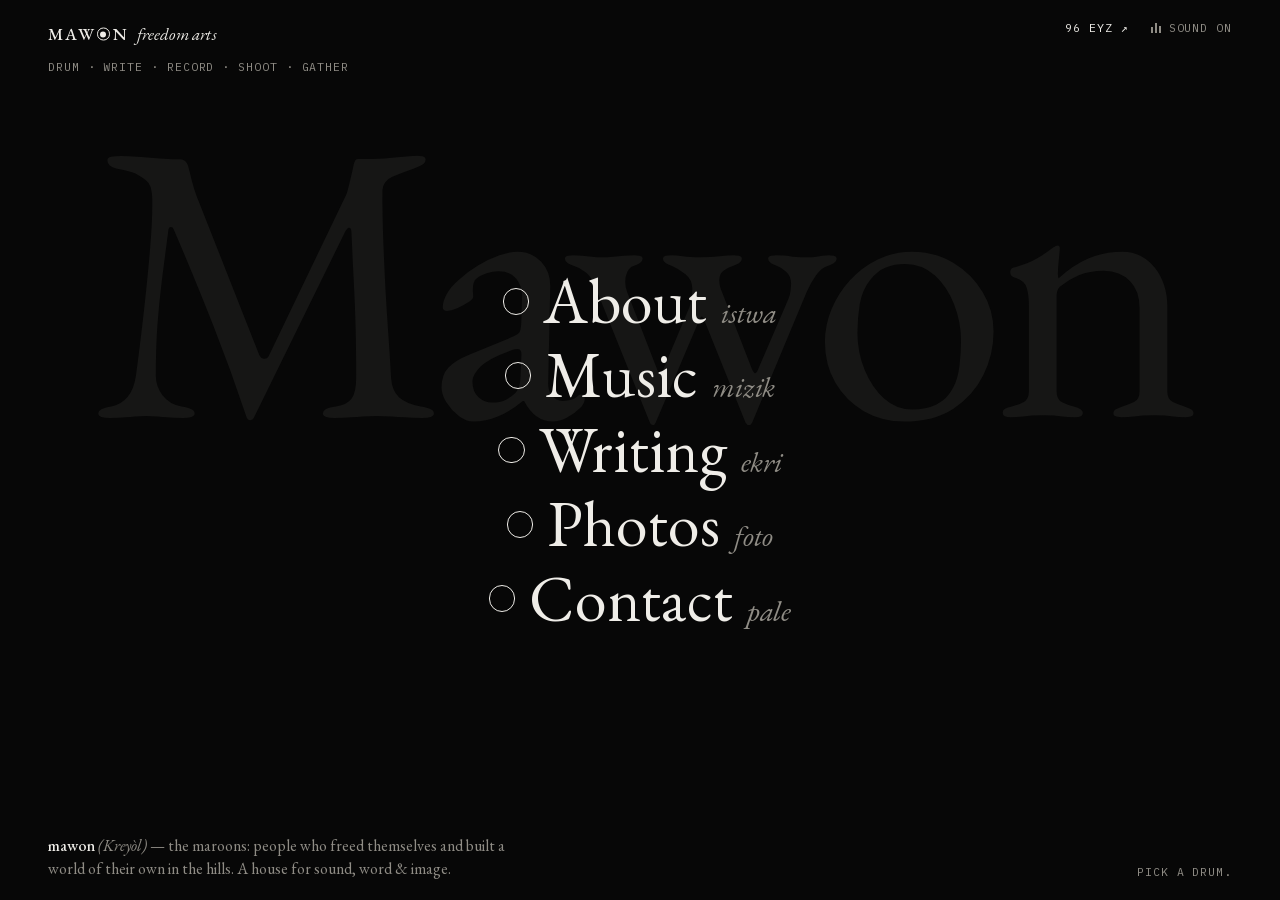
==== index.html @ aefb691d "Build Mawon Freedom Arts site: 3D conga home page and five sections Home page is a playable set of f" ====
<!doctype html>
<html lang="en">
<head>
  <meta charset="utf-8">
  <meta name="viewport" content="width=device-width, initial-scale=1, viewport-fit=cover">
  <title>Mawon Freedom Arts</title>
  <meta name="description" content="Mawon Freedom Arts — a multimedia house for sound, word and image, founded by Roth$child. Home of 96 EYZ.">
  <meta name="theme-color" content="#070707">
  <meta property="og:title" content="Mawon Freedom Arts">
  <meta property="og:description" content="A multimedia house for sound, word and image. Home of 96 EYZ.">
  <meta property="og:type" content="website">
  <meta property="og:image" content="assets/img/og.jpg">
  <meta name="twitter:card" content="summary_large_image">
  <link rel="icon" href="assets/favicon.svg" type="image/svg+xml">
  <link rel="preload" href="assets/fonts/eb-garamond.woff2" as="font" type="font/woff2" crossorigin>
  <link rel="stylesheet" href="assets/css/site.css">
  <link rel="modulepreload" href="assets/vendor/three.min.js">
</head>
<body class="home">
  <a class="skip" href="#drums">Skip to the menu</a>

  <header class="home-head">
    <div>
      <a class="wordmark" href="./" aria-label="Mawon Freedom Arts, home">
        <span class="wm-a">MAW<span class="o" aria-hidden="true"></span>N</span>
        <span class="wm-b">freedom arts</span>
      </a>
      <p class="verbs label"><span>drum</span><span>write</span><span>record</span><span>shoot</span><span>gather</span></p>
    </div>
    <div class="head-right label">
      <a href="music/">96 EYZ ↗</a>
      <button class="sound-toggle label" type="button" aria-pressed="true" aria-label="Sound" hidden>
        <span class="bars" aria-hidden="true"><i></i><i></i><i></i></span><span class="txt">Sound on</span>
      </button>
    </div>
  </header>

  <p class="masthead" aria-hidden="true">Mawon</p>

  <canvas id="stage" aria-hidden="true"></canvas>

  <!-- Each link is a drum. The 3D set reads these hrefs, so this list is the single source of truth. -->
  <nav id="drums" class="drum-nav" aria-label="Main">
    <a href="about/" data-drum="0"><span class="dl-en">About</span><span class="dl-kr">istwa</span></a>
    <a href="music/" data-drum="1"><span class="dl-en">Music</span><span class="dl-kr">mizik</span></a>
    <a href="writing/" data-drum="2" data-paper><span class="dl-en">Writing</span><span class="dl-kr">ekri</span></a>
    <a href="photos/" data-drum="3"><span class="dl-en">Photos</span><span class="dl-kr">foto</span></a>
    <a href="contact/" data-drum="4"><span class="dl-en">Contact</span><span class="dl-kr">pale</span></a>
  </nav>

  <footer class="home-foot">
    <p class="def"><b>mawon</b> <i>(Kreyòl)</i> — the maroons: people who freed themselves and built a world of their own in the hills. A house for sound, word &amp; image.</p>
    <p class="hint label"><span class="pick">Pick a drum.</span> <span class="keys">Or play them <kbd>A</kbd><kbd>S</kbd><kbd>D</kbd><kbd>F</kbd><kbd>G</kbd></span></p>
  </footer>

  <div class="curtain" aria-hidden="true"></div>

  <script type="importmap">
    { "imports": { "three": "./assets/vendor/three.min.js" } }
  </script>
  <script type="module" src="assets/js/stage.js"></script>
</body>
</html>
---- assets/css/site.css ----
/* Mawon Freedom Arts — shared styles
   Black stage, white page. Two typefaces: EB Garamond (voice) + IBM Plex Mono (labels).
   Both are self-hosted (SIL Open Font License), latin subset. */

@font-face { font-family: "EB Garamond"; font-style: normal; font-weight: 400 800; font-display: swap; src: url(../fonts/eb-garamond.woff2) format("woff2"); }
@font-face { font-family: "EB Garamond"; font-style: italic; font-weight: 400; font-display: swap; src: url(../fonts/eb-garamond-italic.woff2) format("woff2"); }
@font-face { font-family: "IBM Plex Mono"; font-style: normal; font-weight: 400; font-display: swap; src: url(../fonts/plex-mono-400.woff2) format("woff2"); }
@font-face { font-family: "IBM Plex Mono"; font-style: normal; font-weight: 500; font-display: swap; src: url(../fonts/plex-mono-500.woff2) format("woff2"); }

:root {
  --bg: #0b0b0b;
  --fg: #efede8;
  --muted: #8f8c85;
  --line: rgba(239, 237, 232, 0.16);
  --hair: rgba(239, 237, 232, 0.08);
  --head: #e7e3db;   /* drumhead */
  --ink: #141414;    /* ink on drumhead */
  --signal: #d33a2c; /* used once or twice, never more */
  --serif: "EB Garamond", "Iowan Old Style", "Palatino Linotype", Georgia, serif;
  --mono: "IBM Plex Mono", ui-monospace, "SF Mono", Menlo, Consolas, monospace;
  --gutter: clamp(16px, 4vw, 48px);
  --max: 1240px;
}

/* the writing room is a white page */
.paper {
  --bg: #f2f0eb;
  --fg: #121212;
  --muted: #6c6961;
  --line: rgba(18, 18, 18, 0.16);
  --hair: rgba(18, 18, 18, 0.08);
}

*, *::before, *::after { box-sizing: border-box; }
html { -webkit-text-size-adjust: 100%; text-size-adjust: 100%; }
body {
  margin: 0;
  background: var(--bg);
  color: var(--fg);
  font-family: var(--serif);
  font-size: 19px;
  line-height: 1.5;
  -webkit-font-smoothing: antialiased;
  text-rendering: optimizeLegibility;
}
img { display: block; max-width: 100%; height: auto; }
a { color: inherit; text-decoration-thickness: 1px; text-underline-offset: 0.18em; }
::selection { background: var(--fg); color: var(--bg); }
:focus-visible { outline: 1px solid var(--fg); outline-offset: 4px; }

.skip {
  position: absolute; left: 12px; top: -60px; z-index: 100;
  background: var(--fg); color: var(--bg); padding: 8px 12px;
  font: 500 12px/1 var(--mono); text-transform: uppercase; letter-spacing: 0.08em;
}
.skip:focus { top: 12px; }

.mono, .label {
  font-family: var(--mono);
  font-size: 11.5px;
  line-height: 1.4;
  letter-spacing: 0.08em;
  text-transform: uppercase;
}
.muted { color: var(--muted); }

/* ---------- wordmark: MAW◎N freedom arts ---------- */
.wordmark {
  display: inline-flex; align-items: baseline; gap: 0.42em;
  text-decoration: none; white-space: nowrap;
  font-family: var(--serif); font-size: 17px; line-height: 1;
}
.wordmark .wm-a { font-weight: 500; letter-spacing: 0.14em; }
.wordmark .wm-b { font-style: italic; letter-spacing: 0.01em; }
.wordmark .o {
  display: inline-block; position: relative;
  width: 0.74em; height: 0.74em; margin: 0 0.2em 0 0.06em; /* right side makes up for the letter-spacing after W */
  border: 1.5px solid currentColor; border-radius: 50%;
  transform: translateY(0.03em);
}
.wordmark .o::after {
  content: ""; position: absolute; inset: 22%;
  border-radius: 50%; background: currentColor;
}

/* ---------- inner page chrome ---------- */
.site-head {
  position: sticky; top: 0; z-index: 20;
  display: flex; align-items: center; justify-content: space-between; gap: 24px;
  padding: 18px var(--gutter);
  background: color-mix(in srgb, var(--bg) 88%, transparent);
  backdrop-filter: blur(10px); -webkit-backdrop-filter: blur(10px);
  border-bottom: 1px solid var(--hair);
}
.site-nav { display: flex; gap: clamp(14px, 2.2vw, 30px); }
.site-nav a {
  display: inline-flex; align-items: center; gap: 7px;
  text-decoration: none; color: var(--muted);
  font: 400 11.5px/1 var(--mono); letter-spacing: 0.08em; text-transform: uppercase;
  transition: color 0.2s;
}
.site-nav a::before {
  content: ""; width: 7px; height: 7px; border-radius: 50%;
  border: 1px solid currentColor; flex: none;
}
.site-nav a:hover, .site-nav a[aria-current="page"] { color: var(--fg); }
.site-nav a[aria-current="page"]::before { background: currentColor; }

@media (max-width: 720px) {
  .site-head { flex-direction: column; align-items: flex-start; gap: 14px; padding-top: 14px; padding-bottom: 12px; }
  .site-nav { width: 100%; justify-content: space-between; gap: 8px; }
  .site-nav a { font-size: 10.5px; gap: 5px; letter-spacing: 0.04em; }
  .site-nav a::before { width: 6px; height: 6px; }
}

.page { max-width: var(--max); margin: 0 auto; padding: 0 var(--gutter); }

.page-title {
  display: grid; grid-template-columns: 1fr auto; align-items: end; gap: 24px;
  padding: clamp(48px, 10vw, 128px) 0 clamp(28px, 4vw, 44px);
  border-bottom: 1px solid var(--line);
}
.page-title h1 {
  margin: 0; font-weight: 400; letter-spacing: -0.02em; line-height: 0.88;
  font-size: clamp(64px, 13vw, 184px);
}
.page-title h1 i { font-size: 0.34em; letter-spacing: 0; color: var(--muted); margin-left: 0.15em; }
.page-title .label { padding-bottom: 0.9em; text-align: right; color: var(--muted); }

.lede {
  font-size: clamp(24px, 3vw, 36px); line-height: 1.22; letter-spacing: -0.005em;
  margin: 0; max-width: 24em;
}

/* label column + content column, like a listings page */
.rows { border-top: 1px solid var(--line); }
.row {
  display: grid; grid-template-columns: minmax(120px, 220px) 1fr; gap: 24px;
  padding: 22px 0; border-bottom: 1px solid var(--line);
}
.row > .label { color: var(--muted); padding-top: 0.45em; }
.row p { margin: 0 0 0.8em; max-width: 36em; }
.row p:last-child { margin-bottom: 0; }
@media (max-width: 640px) { .row { grid-template-columns: 1fr; gap: 6px; } }

section.block { padding: clamp(40px, 7vw, 96px) 0; }

.btn {
  display: inline-flex; align-items: center; gap: 10px;
  padding: 14px 20px; border: 1px solid var(--fg); background: transparent; color: var(--fg);
  font: 500 12px/1 var(--mono); letter-spacing: 0.08em; text-transform: uppercase;
  text-decoration: none; cursor: pointer; transition: background 0.2s, color 0.2s;
}
.btn:hover { background: var(--fg); color: var(--bg); }
.btn[disabled] { opacity: 0.5; cursor: progress; }

.arrow-link { text-decoration: none; border-bottom: 1px solid var(--line); padding-bottom: 2px; transition: border-color 0.2s; }
.arrow-link:hover { border-color: var(--fg); }

.site-foot {
  width: calc(100% - 2 * var(--gutter)); max-width: calc(var(--max) - 2 * var(--gutter));
  margin: clamp(56px, 9vw, 120px) auto 0; padding: 28px 0 40px;
  display: flex; flex-wrap: wrap; gap: 16px 32px; justify-content: space-between; align-items: baseline;
  border-top: 1px solid var(--line); color: var(--muted);
}
.site-foot a { text-decoration: none; }
.site-foot a:hover { color: var(--fg); }
.site-foot .socials { display: flex; gap: 22px; }

/* fade in from the curtain the home page drops */
@media (prefers-reduced-motion: no-preference) {
  .enter { animation: enter 0.6s ease-out both; }
  @keyframes enter { from { opacity: 0; } to { opacity: 1; } }
}

/* ===================================================================
   HOME — the set
   =================================================================== */
.home { height: 100vh; height: 100dvh; overflow: hidden; background: #070707; }

.home-head, .home-foot {
  position: fixed; left: 0; right: 0; z-index: 5;
  display: flex; justify-content: space-between; gap: 24px;
  padding: 20px var(--gutter);
  pointer-events: none;
}
.home-head { top: 0; align-items: flex-start; }
.home-foot { bottom: 0; align-items: flex-end; }
.home-head a, .home-head button, .home-foot a { pointer-events: auto; }

.verbs { margin: 10px 0 0; color: var(--muted); }
.verbs span + span::before { content: " · "; }

.head-right { display: flex; align-items: center; gap: 22px; }
.head-right a { text-decoration: none; }
.head-right a:hover { text-decoration: underline; }
.sound-toggle {
  display: inline-flex; align-items: center; gap: 8px;
  background: none; border: 0; padding: 0; color: var(--muted); cursor: pointer;
}
.sound-toggle:hover { color: var(--fg); }
.sound-toggle .bars { display: inline-flex; gap: 2px; align-items: flex-end; height: 10px; }
.sound-toggle .bars i { width: 2px; background: currentColor; height: 4px; }
.sound-toggle[aria-pressed="true"] .bars i:nth-child(1) { height: 6px; }
.sound-toggle[aria-pressed="true"] .bars i:nth-child(2) { height: 10px; }
.sound-toggle[aria-pressed="true"] .bars i:nth-child(3) { height: 7px; }

.def { margin: 0; max-width: 30em; font-size: 16px; line-height: 1.45; color: var(--muted); }
.def b { color: var(--fg); font-weight: 500; }
.hint { margin: 0; text-align: right; color: var(--muted); white-space: nowrap; }
.hint kbd {
  display: inline-block; min-width: 1.7em; padding: 2px 4px; margin-left: 3px;
  border: 1px solid var(--line); border-radius: 3px; text-align: center;
  font: inherit; color: var(--fg);
}
.hint .keys { display: none; }
@media (hover: hover) and (pointer: fine) { .is-3d .hint .keys { display: inline; } }

/* the giant word behind the drums */
.masthead {
  position: fixed; left: 0; right: 0; top: 13vh; z-index: 0;
  margin: 0; text-align: center; pointer-events: none; user-select: none;
  font-family: var(--serif); font-weight: 400; line-height: 0.8;
  font-size: min(31vw, 46vh); letter-spacing: -0.035em;
  color: #161615;
}

#stage { position: fixed; inset: 0; width: 100%; height: 100%; z-index: 1; display: block; opacity: 0; transition: opacity 1.2s ease; touch-action: manipulation; }
.is-3d #stage { opacity: 1; }

/* drum links: a plain list until the 3D set is ready, then labels on each drumhead */
.drum-nav {
  position: fixed; inset: 0; z-index: 2;
  display: flex; flex-direction: column; justify-content: center; align-items: center; gap: 4px;
  pointer-events: none;
}
.drum-nav a {
  pointer-events: auto; text-decoration: none;
  display: flex; align-items: baseline; gap: 14px;
  font-size: clamp(34px, 6vw, 64px); line-height: 1.1;
}
.drum-nav a::before {
  content: ""; width: 0.42em; height: 0.42em; border-radius: 50%;
  border: 1px solid currentColor; align-self: center;
}
.drum-nav a:hover::before, .drum-nav a:focus-visible::before { background: currentColor; }
.drum-nav .dl-kr { font-style: italic; font-size: 0.45em; color: var(--muted); }

.is-3d .drum-nav { display: block; }
.is-3d .drum-nav a {
  position: absolute; left: 0; top: 0;
  flex-direction: column; align-items: center; gap: 0.1em;
  padding: 0.5em 0.8em; color: var(--ink);
  font-size: var(--fs, 18px); line-height: 1;
  transform: translate3d(var(--x, -999px), var(--y, -999px), 0) translate(-50%, -50%) scaleY(var(--sy, 1));
  opacity: 0; transition: opacity 0.6s ease, color 0.2s;
  will-change: transform;
}
.is-3d.labels-on .drum-nav a { opacity: 1; }
.is-3d .drum-nav a::before { display: none; }
.is-3d .drum-nav .dl-en { letter-spacing: 0.01em; }
.is-3d .drum-nav .dl-kr { color: rgba(20, 20, 20, 0.55); font-size: 0.62em; }
.is-3d .drum-nav a:focus-visible { outline: 1px solid var(--ink); outline-offset: 0; border-radius: 999px; }
.is-3d.diving .drum-nav a, .is-3d.diving .home-head, .is-3d.diving .home-foot { opacity: 0; transition: opacity 0.25s; }

.curtain {
  position: fixed; inset: 0; z-index: 50; background: #070707;
  opacity: 0; pointer-events: none; transition: opacity 0.32s ease-in;
}
.curtain.down { opacity: 1; }
.curtain.paper { background: #f2f0eb; }

@media (max-width: 720px) {
  .home-head { padding-top: 16px; }
  .verbs { display: none; }
  .head-right { gap: 16px; white-space: nowrap; padding-top: 2px; }
  .sound-toggle .txt { display: none; }
  .sound-toggle .bars { height: 12px; gap: 3px; }
  .home-foot { flex-direction: column; align-items: flex-start; gap: 10px; padding-bottom: 18px; }
  .def { font-size: 15px; }
  .hint { text-align: left; }
  .masthead { top: 12vh; font-size: 33vw; }
}

.is-3d .drum-nav a.hot .dl-en, .is-3d .drum-nav a:focus-visible .dl-en { text-decoration: underline; text-decoration-thickness: 1px; text-underline-offset: 0.16em; }
.is-3d .drum-nav a.struck { color: #000; }

/* ===================================================================
   INNER PAGES
   =================================================================== */

/* about */
.split {
  display: grid; grid-template-columns: minmax(0, 5fr) minmax(0, 7fr); gap: clamp(28px, 5vw, 80px);
  align-items: start;
}
.split > .sticky { position: sticky; top: 96px; }
@media (max-width: 860px) { .split { grid-template-columns: 1fr; } .split > .sticky { position: static; } }
.prose p { margin: 0 0 1em; max-width: 34em; }
.prose p:last-child { margin-bottom: 0; }
.lede + .prose { margin-top: 1.6em; }

figure { margin: 0; }
figcaption { margin-top: 10px; color: var(--muted); }
.bleed { margin: 0 calc(var(--gutter) * -1); }
.bleed img { width: 100%; }

/* music */
.eyz-mark {
  margin: 0; font-weight: 500; letter-spacing: -0.04em; line-height: 0.8;
  font-size: clamp(96px, 24vw, 340px); white-space: nowrap;
}
.eyz-mark .dot { display: inline-block; width: 0.09em; height: 0.09em; border-radius: 50%; background: var(--signal); vertical-align: 0.62em; margin-left: 0.04em; }
.release { display: grid; grid-template-columns: minmax(0, 5fr) minmax(0, 7fr); gap: clamp(28px, 5vw, 80px); align-items: end; }
@media (max-width: 860px) { .release { grid-template-columns: 1fr; } }
.release h2 { margin: 6px 0 28px; font-weight: 400; font-style: italic; font-size: clamp(40px, 6vw, 76px); line-height: 0.95; letter-spacing: -0.01em; }
.release-art { aspect-ratio: 4 / 5; overflow: hidden; background: #151515; }
.release-art img { width: 100%; height: 100%; object-fit: cover; filter: grayscale(1) contrast(1.05); }

.listen { list-style: none; margin: 0; padding: 0; border-top: 1px solid var(--line); }
.listen a {
  display: flex; justify-content: space-between; align-items: baseline;
  padding: 16px 4px; border-bottom: 1px solid var(--line); text-decoration: none;
  font-size: 24px; transition: background 0.2s, color 0.2s, padding 0.2s;
}
.listen a .label { color: var(--muted); }
.listen a:hover { background: var(--fg); color: var(--bg); padding-left: 14px; padding-right: 14px; }
.listen a:hover .label { color: inherit; }

.embed { border: 0; width: 100%; height: 352px; border-radius: 12px; background: #121212; }

/* writing: the white page */
.index { border-top: 1px solid var(--line); }
.index-head, .entry {
  display: grid; grid-template-columns: 64px minmax(0, 1fr) 140px 110px; gap: 20px; align-items: baseline;
  padding: 14px 0; border-bottom: 1px solid var(--line);
}
.index-head { color: var(--muted); }
.entry { text-decoration: none; padding: 22px 0; }
.entry-title { font-size: clamp(24px, 3vw, 34px); line-height: 1.1; }
.entry:hover .entry-title { font-style: italic; }
@media (max-width: 640px) {
  .index-head { display: none; }
  .entry { grid-template-columns: 1fr; gap: 6px; }
}
.empty { padding: clamp(40px, 8vw, 96px) 0; border-bottom: 1px solid var(--line); }
.empty p { margin: 0 0 18px; font-size: clamp(22px, 2.6vw, 30px); line-height: 1.25; max-width: 22em; }
.forms { display: flex; flex-wrap: wrap; gap: 8px 24px; margin-top: 28px; color: var(--muted); }

/* photos */
.shots { display: grid; grid-template-columns: repeat(2, minmax(0, 1fr)); gap: clamp(12px, 2vw, 24px); }
.shot.wide { grid-column: 1 / -1; }
.shot button { all: unset; display: block; width: 100%; cursor: zoom-in; }
.shot button:focus-visible { outline: 1px solid var(--fg); outline-offset: 4px; }
.shot img { width: 100%; height: auto; transition: opacity 0.3s; }
.shot:not(.wide) img { aspect-ratio: 3 / 4; object-fit: cover; }
.shot button:hover img { opacity: 0.86; }
@media (max-width: 640px) { .shots { grid-template-columns: 1fr; } }

.lightbox {
  border: 0; padding: 0; margin: 0; max-width: none; max-height: none;
  width: 100vw; height: 100vh; height: 100dvh; background: rgba(5, 5, 5, 0.96); color: var(--fg);
}
.lightbox::backdrop { background: rgba(5, 5, 5, 0.96); }
.lightbox[open] { display: flex; align-items: center; justify-content: center; }
.lightbox img { max-width: calc(100vw - 32px); max-height: calc(100dvh - 96px); width: auto; height: auto; }
.lightbox .close {
  position: absolute; top: 16px; right: 16px; background: none; border: 0; color: var(--fg); cursor: pointer;
}
.lightbox .cap { position: absolute; left: 16px; bottom: 16px; color: var(--muted); }

/* contact */
.direct { margin-top: 36px; }
.direct .row { grid-template-columns: 110px 1fr; }
.direct a { text-decoration: none; border-bottom: 1px solid var(--line); }
.direct a:hover { border-color: var(--fg); }

.form { display: grid; gap: 28px; }
.field { display: grid; gap: 8px; }
.field > .label, .form legend { color: var(--muted); }
.field input, .field textarea {
  width: 100%; padding: 10px 0; border: 0; border-bottom: 1px solid var(--line); border-radius: 0;
  background: transparent; color: var(--fg); font: inherit; font-size: 22px; line-height: 1.3;
  transition: border-color 0.2s;
}
.field textarea { min-height: 150px; resize: vertical; }
.field input:focus, .field textarea:focus { outline: none; border-color: var(--fg); }
.field input::placeholder, .field textarea::placeholder { color: color-mix(in srgb, var(--muted) 70%, transparent); }
.form fieldset { border: 0; margin: 0; padding: 0; min-width: 0; }
.form legend { padding: 0; margin-bottom: 12px; }
.chips { display: flex; flex-wrap: wrap; gap: 8px; }
.chips label { position: relative; }
.chips input { position: absolute; opacity: 0; inset: 0; margin: 0; cursor: pointer; }
.chips span {
  display: inline-block; padding: 9px 14px; border: 1px solid var(--line); border-radius: 999px;
  font: 400 12px/1 var(--mono); letter-spacing: 0.06em; text-transform: uppercase; color: var(--muted);
  transition: all 0.15s;
}
.chips input:hover + span { color: var(--fg); border-color: var(--fg); }
.chips input:checked + span { background: var(--fg); color: var(--bg); border-color: var(--fg); }
.chips input:focus-visible + span { outline: 1px solid var(--fg); outline-offset: 3px; }
.hp { position: absolute; left: -9999px; width: 1px; height: 1px; overflow: hidden; }
.form-foot { display: flex; flex-wrap: wrap; align-items: center; gap: 16px 24px; }
.status { margin: 0; color: var(--muted); min-height: 1.4em; }
.status.ok { color: var(--fg); }

/* brand sheet */
.marks { display: grid; grid-template-columns: repeat(3, minmax(0, 1fr)); border-top: 1px solid var(--line); border-left: 1px solid var(--line); }
.mark { border-right: 1px solid var(--line); border-bottom: 1px solid var(--line); padding: 20px; display: flex; flex-direction: column; justify-content: space-between; gap: 20px; min-height: 300px; }
.mark-wide { grid-column: span 3; }
.mark-art { flex: 1; display: grid; place-items: center; text-align: center; }
.mark figcaption { margin: 0; text-transform: none; letter-spacing: 0.02em; font-size: 12px; }
.mark figcaption b { color: var(--fg); font-weight: 500; }
.wm-xl { font-size: clamp(30px, 6vw, 84px); }
.stack { margin: 0; display: grid; line-height: 0.95; font-size: clamp(30px, 3.6vw, 48px); }
.stack span { font-weight: 500; letter-spacing: 0.16em; }
.stack i { font-size: 1.15em; }
.seal { width: min(190px, 70%); height: auto; }
.mfa { margin: 0; font-size: clamp(56px, 7vw, 96px); font-weight: 500; letter-spacing: 0.04em; }
.mfa span { color: var(--muted); font-weight: 400; margin: 0 0.06em; }
.brackets { margin: 0; font-size: clamp(26px, 2.6vw, 34px); white-space: nowrap; }
.brackets span { color: var(--muted); font-weight: 400; }
.runon { margin: 0; font-family: var(--mono); font-size: clamp(16px, 1.7vw, 22px); letter-spacing: 0.02em; }
.lockups { gap: 18px; }
.lockups p { margin: 0; display: flex; flex-wrap: wrap; align-items: baseline; justify-content: center; gap: 4px 16px; }
.lockups .eyz { font-size: clamp(36px, 5vw, 64px); font-weight: 500; letter-spacing: -0.03em; }
@media (max-width: 860px) { .marks { grid-template-columns: 1fr; } .mark-wide { grid-column: auto; } .mark { min-height: 240px; } }
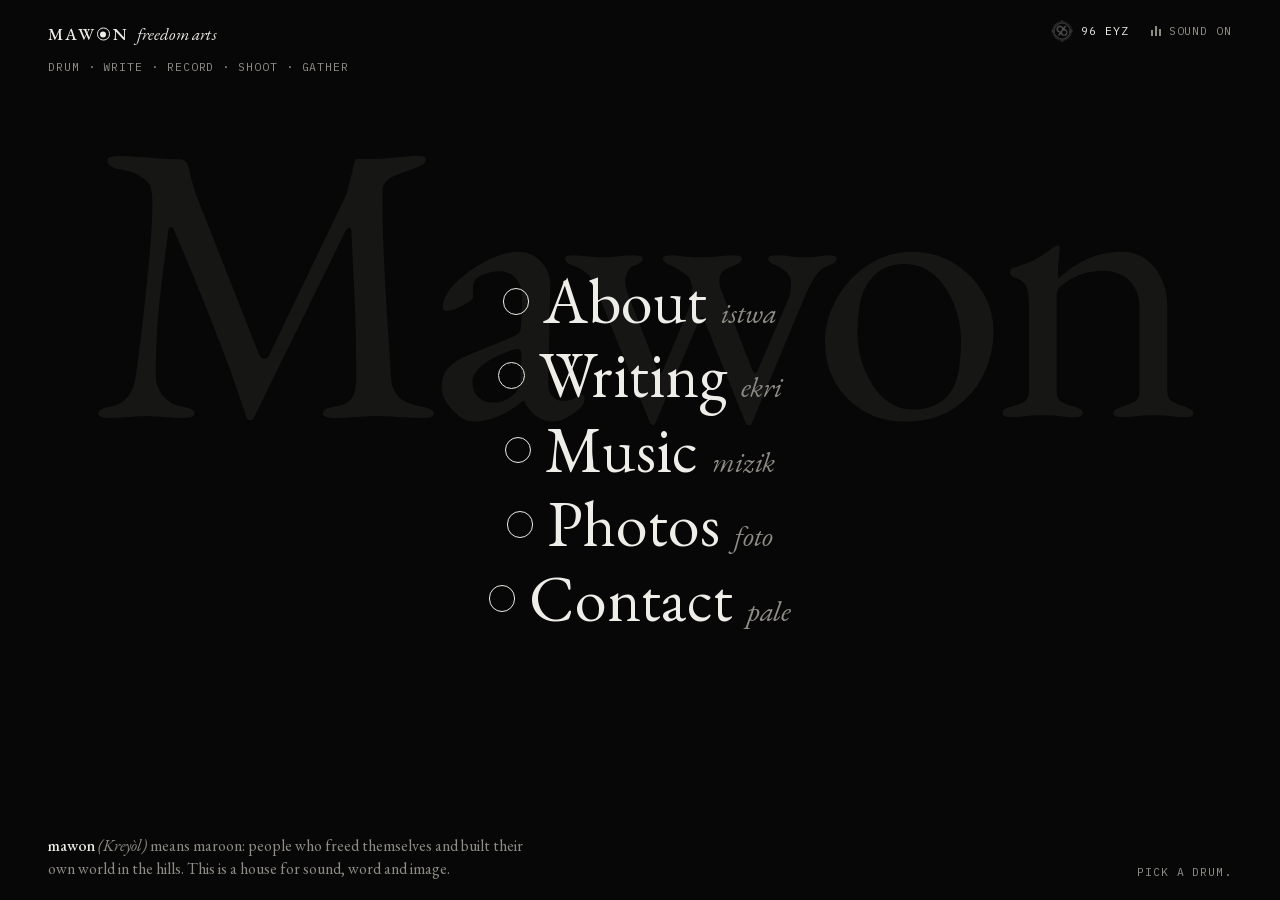
==== commit d70605a5: "Launch the Mawon Freedom Arts site (#1) Launch the Mawon Freedom Arts site" ====
--- a/index.html
+++ b/index.html
@@ -4,12 +4,13 @@
   <meta charset="utf-8">
   <meta name="viewport" content="width=device-width, initial-scale=1, viewport-fit=cover">
   <title>Mawon Freedom Arts</title>
-  <meta name="description" content="Mawon Freedom Arts — a multimedia house for sound, word and image, founded by Roth$child. Home of 96 EYZ.">
+  <meta name="description" content="Mawon Freedom Arts is a multimedia house for sound, word and image, founded by Roth$child. Home of 96 EYZ.">
   <meta name="theme-color" content="#070707">
   <meta property="og:title" content="Mawon Freedom Arts">
-  <meta property="og:description" content="A multimedia house for sound, word and image. Home of 96 EYZ.">
+  <meta property="og:description" content="Mawon Freedom Arts is a multimedia house for sound, word and image, founded by Roth$child. Home of 96 EYZ.">
   <meta property="og:type" content="website">
-  <meta property="og:image" content="assets/img/og.jpg">
+  <meta property="og:url" content="https://rothschildt.github.io/-96eyz-site/">
+  <meta property="og:image" content="https://rothschildt.github.io/-96eyz-site/assets/img/og.jpg">
   <meta name="twitter:card" content="summary_large_image">
   <link rel="icon" href="assets/favicon.svg" type="image/svg+xml">
   <link rel="preload" href="assets/fonts/eb-garamond.woff2" as="font" type="font/woff2" crossorigin>
@@ -22,13 +23,13 @@
   <header class="home-head">
     <div>
       <a class="wordmark" href="./" aria-label="Mawon Freedom Arts, home">
-        <span class="wm-a">MAW<span class="o" aria-hidden="true"></span>N</span>
-        <span class="wm-b">freedom arts</span>
+      <span class="wm-a">MAW<span class="o" aria-hidden="true"></span>N</span>
+      <span class="wm-b">freedom arts</span>
       </a>
       <p class="verbs label"><span>drum</span><span>write</span><span>record</span><span>shoot</span><span>gather</span></p>
     </div>
     <div class="head-right label">
-      <a href="music/">96 EYZ ↗</a>
+      <a class="eyz-link" href="music/"><img class="emblem-sm" src="assets/img/96eyz-emblem.png" alt="" width="22" height="22">96 EYZ</a>
       <button class="sound-toggle label" type="button" aria-pressed="true" aria-label="Sound" hidden>
         <span class="bars" aria-hidden="true"><i></i><i></i><i></i></span><span class="txt">Sound on</span>
       </button>
@@ -39,17 +40,17 @@
 
   <canvas id="stage" aria-hidden="true"></canvas>
 
-  <!-- Each link is a drum. The 3D set reads these hrefs, so this list is the single source of truth. -->
+  <!-- Each link is a drum, left to right. The 3D set reads href, size (data-scale) and pitch (data-freq) from here. -->
   <nav id="drums" class="drum-nav" aria-label="Main">
-    <a href="about/" data-drum="0"><span class="dl-en">About</span><span class="dl-kr">istwa</span></a>
-    <a href="music/" data-drum="1"><span class="dl-en">Music</span><span class="dl-kr">mizik</span></a>
-    <a href="writing/" data-drum="2" data-paper><span class="dl-en">Writing</span><span class="dl-kr">ekri</span></a>
-    <a href="photos/" data-drum="3"><span class="dl-en">Photos</span><span class="dl-kr">foto</span></a>
-    <a href="contact/" data-drum="4"><span class="dl-en">Contact</span><span class="dl-kr">pale</span></a>
+    <a href="about/" data-drum="0" data-scale="0.95" data-freq="294"><span class="dl-en">About</span> <span class="dl-kr">istwa</span></a>
+    <a href="writing/" data-drum="1" data-scale="1.0" data-freq="262" data-paper><span class="dl-en">Writing</span> <span class="dl-kr">ekri</span></a>
+    <a href="music/" data-drum="2" data-scale="1.14" data-freq="196" data-badge="emblem"><span class="dl-en">Music</span> <span class="dl-kr">mizik</span></a>
+    <a href="photos/" data-drum="3" data-scale="1.0" data-freq="247"><span class="dl-en">Photos</span> <span class="dl-kr">foto</span></a>
+    <a href="contact/" data-drum="4" data-scale="0.95" data-freq="330"><span class="dl-en">Contact</span> <span class="dl-kr">pale</span></a>
   </nav>
 
   <footer class="home-foot">
-    <p class="def"><b>mawon</b> <i>(Kreyòl)</i> — the maroons: people who freed themselves and built a world of their own in the hills. A house for sound, word &amp; image.</p>
+    <p class="def"><b>mawon</b> <i>(Kreyòl)</i> means maroon: people who freed themselves and built their own world in the hills. This is a house for sound, word and image.</p>
     <p class="hint label"><span class="pick">Pick a drum.</span> <span class="keys">Or play them <kbd>A</kbd><kbd>S</kbd><kbd>D</kbd><kbd>F</kbd><kbd>G</kbd></span></p>
   </footer>
 
--- a/assets/css/site.css
+++ b/assets/css/site.css
@@ -1,4 +1,4 @@
-/* Mawon Freedom Arts — shared styles
+/* Mawon Freedom Arts: shared styles
    Black stage, white page. Two typefaces: EB Garamond (voice) + IBM Plex Mono (labels).
    Both are self-hosted (SIL Open Font License), latin subset. */
 
@@ -22,8 +22,8 @@
   --max: 1240px;
 }
 
-/* the writing room is a white page */
-.paper {
+/* the writing room is a white page (and version B of the home page is a white stage) */
+.paper, .day {
   --bg: #f2f0eb;
   --fg: #121212;
   --muted: #6c6961;
@@ -163,7 +163,11 @@
   display: flex; flex-wrap: wrap; gap: 16px 32px; justify-content: space-between; align-items: baseline;
   border-top: 1px solid var(--line); color: var(--muted);
 }
+.site-foot { align-items: center; }
 .site-foot a { text-decoration: none; }
+.foot-seal { display: block; color: var(--fg); line-height: 0; }
+.foot-seal .seal { width: 52px; height: 52px; transition: transform 0.6s ease; }
+.foot-seal:hover .seal { transform: rotate(-30deg); }
 .site-foot a:hover { color: var(--fg); }
 .site-foot .socials { display: flex; gap: 22px; }
 
@@ -174,7 +178,7 @@
 }
 
 /* ===================================================================
-   HOME — the set
+   HOME: the set
    =================================================================== */
 .home { height: 100vh; height: 100dvh; overflow: hidden; background: #070707; }
 
@@ -193,6 +197,9 @@
 
 .head-right { display: flex; align-items: center; gap: 22px; }
 .head-right a { text-decoration: none; }
+.eyz-link { display: inline-flex; align-items: center; gap: 8px; }
+.emblem-sm { width: 22px; height: 22px; }
+.day .emblem-sm, .paper .emblem { filter: invert(1); }
 .head-right a:hover { text-decoration: underline; }
 .sound-toggle {
   display: inline-flex; align-items: center; gap: 8px;
@@ -269,6 +276,9 @@
 }
 .curtain.down { opacity: 1; }
 .curtain.paper { background: #f2f0eb; }
+
+.home.day { background: #f2f0eb; }
+.day .masthead { color: #e6e3dc; }
 
 @media (max-width: 720px) {
   .home-head { padding-top: 16px; }
@@ -299,6 +309,10 @@
 .prose p { margin: 0 0 1em; max-width: 34em; }
 .prose p:last-child { margin-bottom: 0; }
 .lede + .prose { margin-top: 1.6em; }
+.tagline { margin: 22px 0 0; }
+.tagline + .prose { margin-top: 1em; }
+.why-mark { display: grid; gap: 28px; align-content: start; }
+.seal-lg { width: min(200px, 60%); height: auto; color: var(--fg); }
 
 figure { margin: 0; }
 figcaption { margin-top: 10px; color: var(--muted); }
@@ -306,11 +320,14 @@
 .bleed img { width: 100%; }
 
 /* music */
+.eyz { display: grid; grid-template-columns: minmax(180px, 380px) minmax(0, 1fr); gap: clamp(28px, 5vw, 72px); align-items: center; }
+.eyz .emblem { width: 100%; height: auto; }
+.eyz .lede { margin-top: 20px; }
 .eyz-mark {
   margin: 0; font-weight: 500; letter-spacing: -0.04em; line-height: 0.8;
-  font-size: clamp(96px, 24vw, 340px); white-space: nowrap;
-}
-.eyz-mark .dot { display: inline-block; width: 0.09em; height: 0.09em; border-radius: 50%; background: var(--signal); vertical-align: 0.62em; margin-left: 0.04em; }
+  font-size: clamp(72px, 13vw, 210px); white-space: nowrap;
+}
+@media (max-width: 720px) { .eyz { grid-template-columns: 1fr; } .eyz .emblem { width: min(280px, 72vw); } }
 .release { display: grid; grid-template-columns: minmax(0, 5fr) minmax(0, 7fr); gap: clamp(28px, 5vw, 80px); align-items: end; }
 @media (max-width: 860px) { .release { grid-template-columns: 1fr; } }
 .release h2 { margin: 6px 0 28px; font-weight: 400; font-style: italic; font-size: clamp(40px, 6vw, 76px); line-height: 0.95; letter-spacing: -0.01em; }
@@ -330,32 +347,53 @@
 .embed { border: 0; width: 100%; height: 352px; border-radius: 12px; background: #121212; }
 
 /* writing: the white page */
-.index { border-top: 1px solid var(--line); }
-.index-head, .entry {
-  display: grid; grid-template-columns: 64px minmax(0, 1fr) 140px 110px; gap: 20px; align-items: baseline;
-  padding: 14px 0; border-bottom: 1px solid var(--line);
-}
-.index-head { color: var(--muted); }
-.entry { text-decoration: none; padding: 22px 0; }
-.entry-title { font-size: clamp(24px, 3vw, 34px); line-height: 1.1; }
-.entry:hover .entry-title { font-style: italic; }
-@media (max-width: 640px) {
-  .index-head { display: none; }
-  .entry { grid-template-columns: 1fr; gap: 6px; }
-}
-.empty { padding: clamp(40px, 8vw, 96px) 0; border-bottom: 1px solid var(--line); }
-.empty p { margin: 0 0 18px; font-size: clamp(22px, 2.6vw, 30px); line-height: 1.25; max-width: 22em; }
-.forms { display: flex; flex-wrap: wrap; gap: 8px 24px; margin-top: 28px; color: var(--muted); }
+.feature {
+  display: grid; grid-template-columns: minmax(0, 5fr) minmax(0, 7fr); gap: clamp(32px, 6vw, 96px); align-items: center;
+  padding: clamp(32px, 5vw, 64px) 0 clamp(40px, 7vw, 96px); border-top: 1px solid var(--line); border-bottom: 1px solid var(--line);
+}
+.feature h2 { margin: 12px 0 20px; font-weight: 400; font-size: clamp(48px, 7vw, 104px); line-height: 0.92; letter-spacing: -0.02em; }
+.feature h2 a { text-decoration: none; }
+.feature h2 a:hover { font-style: italic; }
+.feature-links { display: flex; flex-wrap: wrap; gap: 16px 28px; align-items: center; }
+@media (max-width: 860px) { .feature { grid-template-columns: 1fr; } }
+.dek { margin: 0 0 28px; max-width: 30em; font-style: italic; font-size: clamp(19px, 1.8vw, 23px); line-height: 1.45; color: var(--muted); }
+
+.polaroid {
+  justify-self: center; width: 100%; max-width: 440px; margin: 0;
+  background: #fff; padding: 14px 14px 0; transform: rotate(-1.6deg);
+  box-shadow: 0 1px 2px rgba(0, 0, 0, 0.08), 0 14px 34px -14px rgba(0, 0, 0, 0.3);
+}
+.polaroid img { width: 100%; height: auto; }
+.polaroid figcaption { margin: 0; min-height: 58px; padding: 16px 4px; text-align: center; font: italic 18px/1.2 var(--serif); color: #5a5852; }
+.polaroid.inset { display: block; max-width: 360px; margin: 2.4em auto; transform: rotate(1.2deg); }
+
+.subscribe { display: flex; flex-wrap: wrap; align-items: center; justify-content: space-between; gap: 20px; }
+.subscribe p { margin: 0; font-size: clamp(22px, 2.6vw, 30px); }
+
+.reading { max-width: 720px; margin: 0 auto; padding-top: clamp(40px, 8vw, 96px); }
+.back { display: inline-block; margin-bottom: 40px; text-decoration: none; color: var(--muted); }
+.back:hover { color: var(--fg); }
+.read-head { padding-bottom: 36px; margin-bottom: 40px; border-bottom: 1px solid var(--line); }
+.read-head h1 { margin: 12px 0 20px; font-weight: 400; font-size: clamp(52px, 9vw, 112px); line-height: 0.92; letter-spacing: -0.02em; }
+.read-head .dek { margin-bottom: 0; }
+.read-body p { margin: 0 0 1.15em; font-size: 21px; line-height: 1.62; }
+.read-body > p:first-child::first-letter { float: left; font-size: 4.1em; line-height: 0.82; padding: 0.06em 0.08em 0 0; }
+.read-body .signoff { margin-bottom: 0.3em; }
+.read-body .signoff + .signoff { font-style: italic; }
+.read-foot { display: flex; flex-wrap: wrap; gap: 12px 24px; margin-top: 48px; padding-top: 24px; border-top: 1px solid var(--line); color: var(--muted); }
+@media (max-width: 640px) { .read-body p { font-size: 19px; } }
 
 /* photos */
-.shots { display: grid; grid-template-columns: repeat(2, minmax(0, 1fr)); gap: clamp(12px, 2vw, 24px); }
+.shots { display: grid; grid-template-columns: repeat(6, minmax(0, 1fr)); gap: clamp(12px, 2vw, 24px); }
+.shot { grid-column: span 3; }
+.shot.third { grid-column: span 2; }
 .shot.wide { grid-column: 1 / -1; }
 .shot button { all: unset; display: block; width: 100%; cursor: zoom-in; }
 .shot button:focus-visible { outline: 1px solid var(--fg); outline-offset: 4px; }
 .shot img { width: 100%; height: auto; transition: opacity 0.3s; }
 .shot:not(.wide) img { aspect-ratio: 3 / 4; object-fit: cover; }
 .shot button:hover img { opacity: 0.86; }
-@media (max-width: 640px) { .shots { grid-template-columns: 1fr; } }
+@media (max-width: 640px) { .shots { grid-template-columns: 1fr; } .shot, .shot.third { grid-column: 1 / -1; } }
 
 .lightbox {
   border: 0; padding: 0; margin: 0; max-width: none; max-height: none;
@@ -412,16 +450,9 @@
 .mark figcaption { margin: 0; text-transform: none; letter-spacing: 0.02em; font-size: 12px; }
 .mark figcaption b { color: var(--fg); font-weight: 500; }
 .wm-xl { font-size: clamp(30px, 6vw, 84px); }
-.stack { margin: 0; display: grid; line-height: 0.95; font-size: clamp(30px, 3.6vw, 48px); }
-.stack span { font-weight: 500; letter-spacing: 0.16em; }
-.stack i { font-size: 1.15em; }
 .seal { width: min(190px, 70%); height: auto; }
-.mfa { margin: 0; font-size: clamp(56px, 7vw, 96px); font-weight: 500; letter-spacing: 0.04em; }
-.mfa span { color: var(--muted); font-weight: 400; margin: 0 0.06em; }
-.brackets { margin: 0; font-size: clamp(26px, 2.6vw, 34px); white-space: nowrap; }
-.brackets span { color: var(--muted); font-weight: 400; }
-.runon { margin: 0; font-family: var(--mono); font-size: clamp(16px, 1.7vw, 22px); letter-spacing: 0.02em; }
-.lockups { gap: 18px; }
+.mark .emblem { width: min(220px, 75%); height: auto; }
+.lockups { gap: 8px; }
 .lockups p { margin: 0; display: flex; flex-wrap: wrap; align-items: baseline; justify-content: center; gap: 4px 16px; }
 .lockups .eyz { font-size: clamp(36px, 5vw, 64px); font-weight: 500; letter-spacing: -0.03em; }
 @media (max-width: 860px) { .marks { grid-template-columns: 1fr; } .mark-wide { grid-column: auto; } .mark { min-height: 240px; } }
